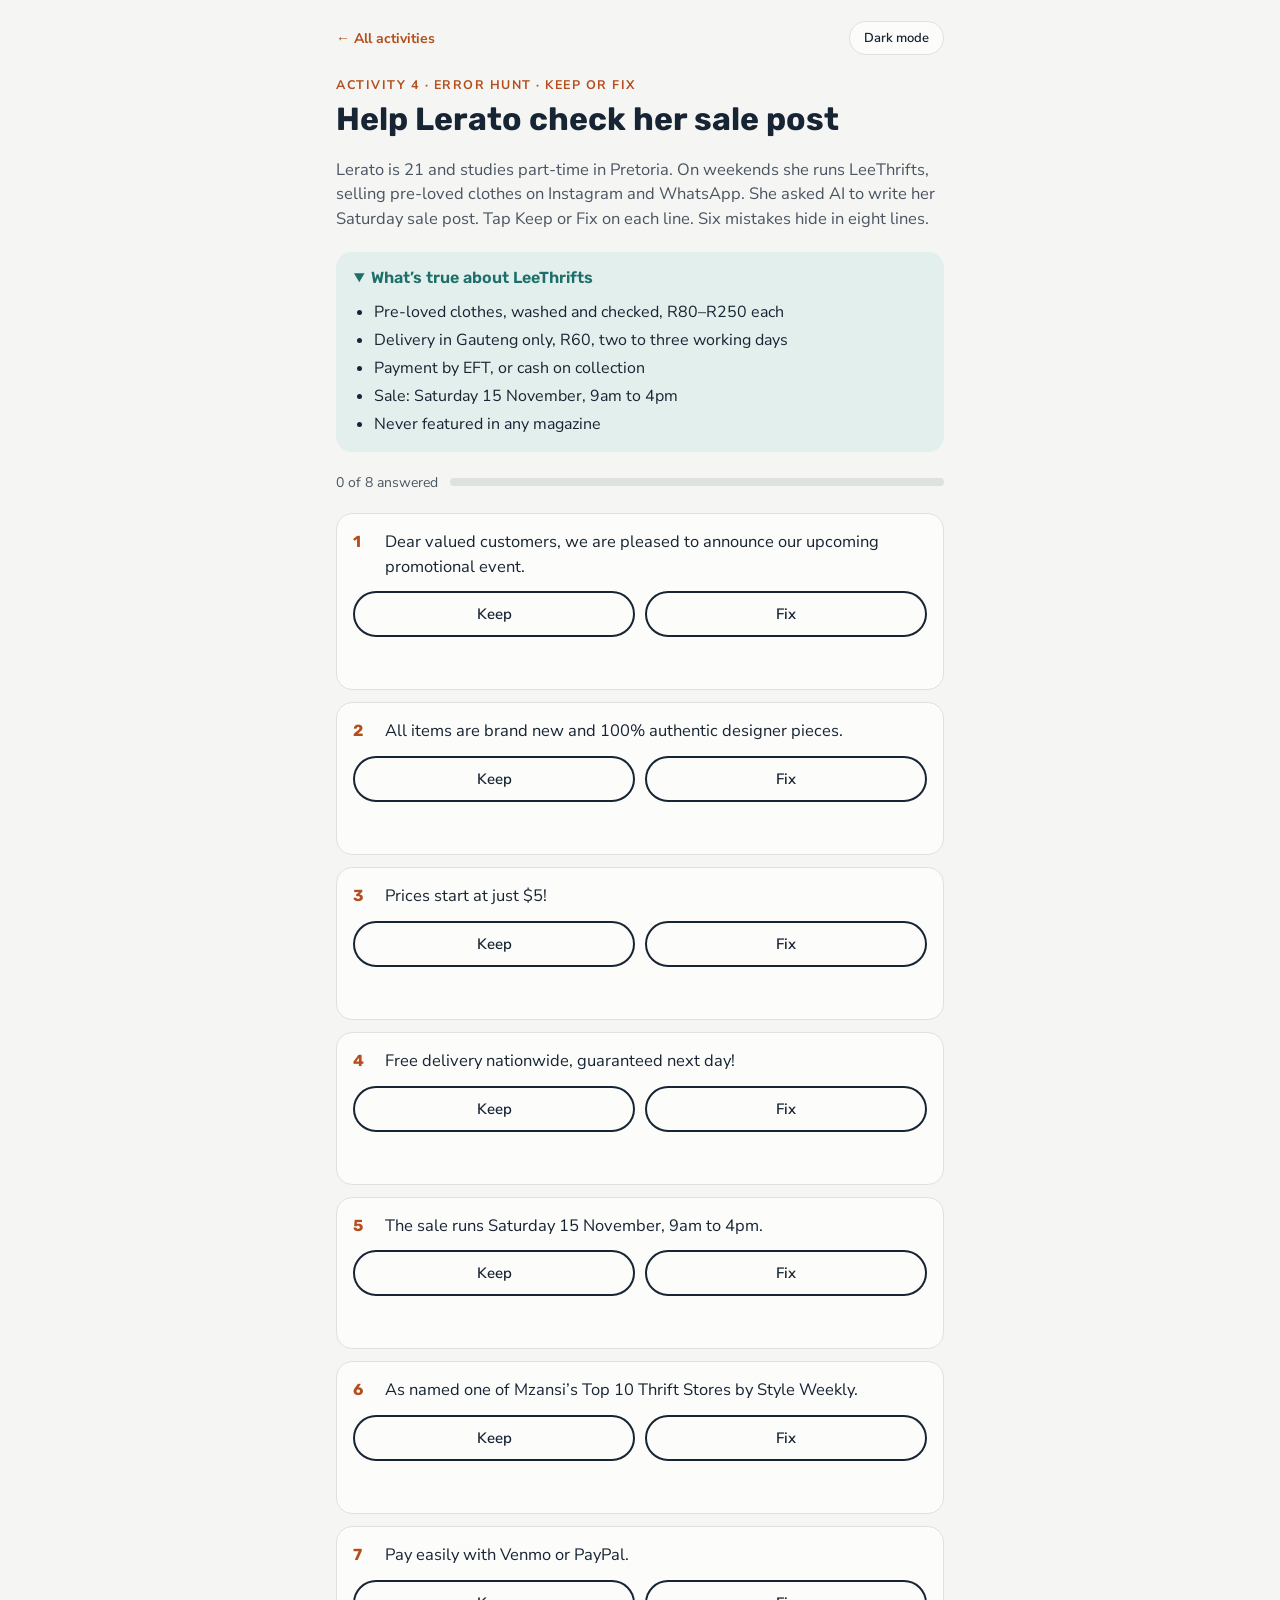
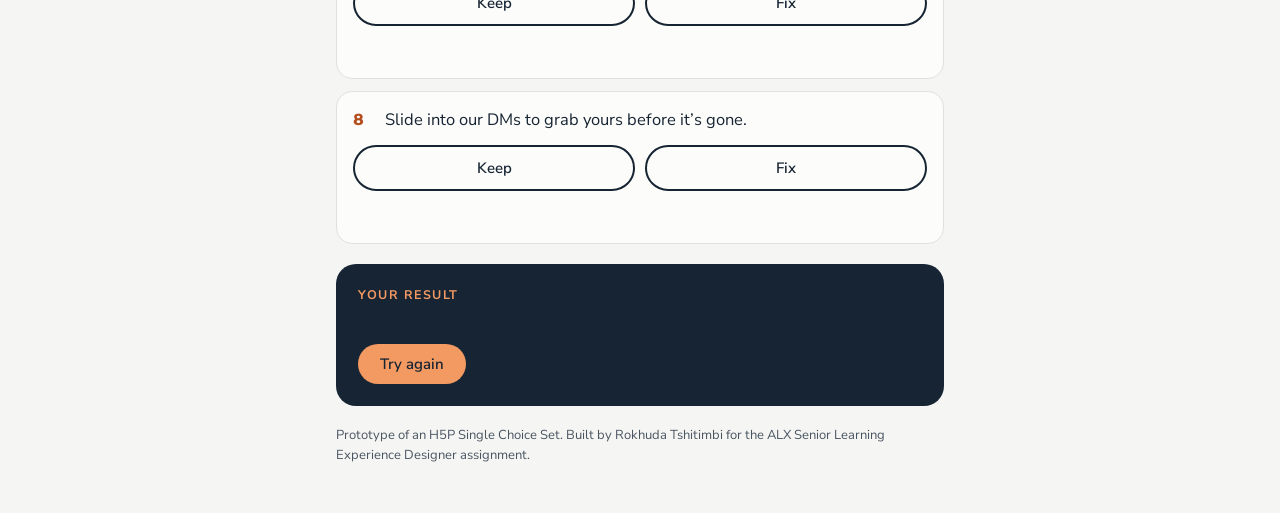
==== error-hunt.html @ f37c0d74 "Add files via upload" ====
<!doctype html>
<html lang="en-GB">
<head>
<meta charset="utf-8">
<meta name="viewport" content="width=device-width, initial-scale=1">
<title>Error Hunt · The 5-Point Check</title>
<link rel="stylesheet" href="https://fonts.googleapis.com/css2?family=Rubik:wght@500;600;700&family=Nunito+Sans:wght@400;600;700&display=swap">
<link rel="stylesheet" href="styles.css">
<script src="theme.js"></script>
<style>
.lines{display:flex;flex-direction:column;gap:12px;list-style:none;margin:0;padding:0}
.card.right{border-color:var(--ok)} .card.wrong{border-color:var(--accent)}
.q{display:flex;gap:12px;align-items:flex-start}
.num{font-family:var(--display);font-weight:700;color:var(--accent);min-width:20px}
.q p{margin:0;font-size:16.5px;min-width:0}
.btns{display:flex;gap:10px} .btns .btn{flex:1}
</style>
</head>
<body>
<main class="wrap">
  <div class="top"><a class="back" href="index.html">← All activities</a><button class="theme" id="theme" type="button">Dark mode</button></div>
  <header>
    <p class="eyebrow">Activity 4 · Error Hunt · Keep or fix</p>
    <h1>Help Lerato check her sale post</h1>
  </header>
  <p class="intro">Lerato is 21 and studies part-time in Pretoria. On weekends she runs LeeThrifts, selling pre-loved clothes on Instagram and WhatsApp. She asked AI to write her Saturday sale post. Tap Keep or Fix on each line. Six mistakes hide in eight lines.</p>
  <details class="facts" open>
    <summary>What’s true about LeeThrifts</summary>
    <ul>
      <li>Pre-loved clothes, washed and checked, R80–R250 each</li>
      <li>Delivery in Gauteng only, R60, two to three working days</li>
      <li>Payment by EFT, or cash on collection</li>
      <li>Sale: Saturday 15 November, 9am to 4pm</li>
      <li>Never featured in any magazine</li>
    </ul>
  </details>
  <div class="progress"><span id="count">0 of 8 answered</span><div class="bar" aria-hidden="true"><i id="fill"></i></div></div>
  <ol class="lines" id="lines"></ol>
  <section class="result" id="result" hidden aria-live="polite">
    <p class="eyebrow">Your result</p>
    <div class="score" id="score"></div>
    <h2 id="band"></h2>
    <p id="advice"></p>
    <button class="again" id="again" type="button">Try again</button>
  </section>
  <footer>Prototype of an H5P Single Choice Set. Built by Rokhuda Tshitimbi for the ALX Senior Learning Experience Designer assignment.</footer>
</main>
<script>
const ITEMS = [
  {t:"Dear valued customers, we are pleased to announce our upcoming promotional event.", a:"fix", c:"Tone", w:"This is Instagram, not a bank letter. Lerato would say something like “Hey fam, sale day is here.”"},
  {t:"All items are brand new and 100% authentic designer pieces.", a:"fix", c:"Facts", w:"The clothes are pre-loved, and she can’t promise designer labels."},
  {t:"Prices start at just $5!", a:"fix", c:"Local fit", w:"Rands, not dollars, and prices start at R80."},
  {t:"Free delivery nationwide, guaranteed next day!", a:"fix", c:"Facts", w:"Delivery is R60, Gauteng only, in two to three working days. A promise she can’t keep costs her customers’ trust."},
  {t:"The sale runs Saturday 15 November, 9am to 4pm.", a:"keep", c:"No change needed", w:"Correct as written. Spotting what’s right matters too."},
  {t:"As named one of Mzansi’s Top 10 Thrift Stores by Style Weekly.", a:"fix", c:"Sources", w:"Lerato has never been featured. AI invents awards and press to sound convincing."},
  {t:"Pay easily with Venmo or PayPal.", a:"fix", c:"Local fit", w:"Venmo isn’t used in South Africa. Lerato takes EFT or cash."},
  {t:"Slide into our DMs to grab yours before it’s gone.", a:"keep", c:"No change needed", w:"It sounds like her, with a clear call to action."}
];
let answers = {};
const list = document.getElementById("lines");
function render(){
  list.innerHTML = "";
  ITEMS.forEach((it, i) => {
    const li = document.createElement("li");
    li.className = "card";
    li.innerHTML = `<div class="q"><span class="num">${i+1}</span><p>${it.t}</p></div>
      <div class="btns" role="group" aria-label="Line ${i+1}">
        <button class="btn" type="button" id="keep-${i}" data-i="${i}" data-v="keep">Keep</button>
        <button class="btn" type="button" id="fix-${i}" data-i="${i}" data-v="fix">Fix</button>
      </div>
      <div class="fb" hidden aria-live="polite"></div>`;
    list.appendChild(li);
  });
}
function answer(i, v){
  if (answers[i]) return;
  answers[i] = v;
  const it = ITEMS[i], li = list.children[i], ok = v === it.a;
  li.classList.add(ok ? "right" : "wrong");
  li.querySelectorAll("button").forEach(b => { b.disabled = true; if (b.dataset.v === v) b.classList.add("chosen"); });
  const fb = li.querySelector(".fb");
  fb.className = "fb " + (ok ? "right" : "wrong");
  const verdict = ok ? "Spot on." : (it.a === "keep" ? "This one was fine." : "Not quite. This line needs fixing.");
  fb.innerHTML = `<strong>${verdict}</strong><span class="tag">${it.c}</span><span>${it.w}</span>`;
  fb.hidden = false;
  update();
}
function update(){
  const n = Object.keys(answers).length;
  document.getElementById("count").textContent = `${n} of 8 answered`;
  document.getElementById("fill").style.width = (n/8*100) + "%";
  if (n < 8) return;
  const right = ITEMS.filter((it,i) => answers[i] === it.a).length;
  const missed = [...new Set(ITEMS.filter((it,i) => answers[i] !== it.a && it.a === "fix").map(it => it.c))];
  document.getElementById("score").textContent = `${right} / 8`;
  let band, advice;
  if (right >= 7){ band = "Sharp eye. You’re ready for your own task."; advice = "Next, run the same check on something AI wrote for you."; }
  else if (right >= 4){ band = "Good start."; advice = "Look again at the lines you missed and find which check catches each one."; }
  else { band = "Worth another go."; advice = "Revisit Wanjiru’s worked example, then try this again."; }
  if (missed.length) advice += ` Checks to practise: ${missed.join(", ")}.`;
  document.getElementById("band").textContent = band;
  document.getElementById("advice").textContent = advice;
  const r = document.getElementById("result");
  r.hidden = false;
  r.scrollIntoView({block:"nearest"});
}
list.addEventListener("click", e => { const b = e.target.closest("button[data-v]"); if (b) answer(+b.dataset.i, b.dataset.v); });
document.getElementById("again").addEventListener("click", () => { answers = {}; render(); update(); document.getElementById("result").hidden = true; list.scrollIntoView({block:"start"}); });
render(); update();
</script>
</body>
</html>
---- styles.css ----
/* The 5-Point Check prototypes: shared tokens and components.
   Layout: one phone-width column; cards stack; results close each activity. */
:root{
  --bg:#F5F6F3; --surface:#FCFCFA; --fg:#172433; --muted:#4A5562; --line:#DDE2E0;
  --accent:#B44E1E; --accent-soft:#F8E6DC; --ok:#1E6F6A; --ok-soft:#E3EFEC;
  --ink:#172433; --on-ink:#F5F6F3; --on-ink-muted:#BFCAD3; --warm:#F29A62;
  --display:"Rubik", Arial, sans-serif; --body:"Nunito Sans", Arial, sans-serif;
}
@media (prefers-color-scheme: dark){:root:not([data-theme="light"]){
  --bg:#121C27; --surface:#1A2734; --fg:#EEF1EF; --muted:#A9B6C0; --line:#2A3A4A;
  --accent:#F29A62; --accent-soft:#3A2A20; --ok:#6CC3B7; --ok-soft:#17312F;
  --ink:#0B131B; --on-ink:#EEF1EF; --on-ink-muted:#A9B6C0; --warm:#F29A62; color-scheme:dark}}
:root[data-theme="dark"]{
  --bg:#121C27; --surface:#1A2734; --fg:#EEF1EF; --muted:#A9B6C0; --line:#2A3A4A;
  --accent:#F29A62; --accent-soft:#3A2A20; --ok:#6CC3B7; --ok-soft:#17312F;
  --ink:#0B131B; --on-ink:#EEF1EF; --on-ink-muted:#A9B6C0; --warm:#F29A62; color-scheme:dark}

*{box-sizing:border-box}
body{margin:0;background:var(--bg);color:var(--fg);font-family:var(--body);font-size:16px;line-height:1.5}
.wrap{max-width:640px;margin:0 auto;padding-block:20px 48px;padding-left:max(16px,env(safe-area-inset-left,0px));padding-right:max(16px,env(safe-area-inset-right,0px));display:flex;flex-direction:column;gap:20px}
.top{display:flex;justify-content:space-between;align-items:center;gap:12px;min-height:36px}
.back{font-weight:700;font-size:14px;color:var(--accent);text-decoration:none}
.back:hover{text-decoration:underline}
.theme{font:600 13px var(--body);padding:7px 14px;border-radius:99px;border:1.5px solid var(--line);background:var(--surface);color:var(--fg);cursor:pointer}
.eyebrow{font-size:12.5px;font-weight:700;letter-spacing:.12em;text-transform:uppercase;color:var(--accent);margin:0}
h1{font-family:var(--display);font-size:clamp(26px,6vw,32px);line-height:1.15;margin:6px 0 0;text-wrap:balance}
h2{font-family:var(--display);font-size:22px;line-height:1.2;margin:0;text-wrap:balance}
.intro{margin:0;color:var(--muted);font-size:16.5px}
.card{background:var(--surface);border:1px solid var(--line);border-radius:16px;padding:16px;display:flex;flex-direction:column;gap:12px;min-width:0}
details.facts{background:var(--ok-soft);border-radius:16px;padding:14px 18px}
details.facts summary{font-family:var(--display);font-weight:600;color:var(--ok);cursor:pointer}
details.facts ul{margin:10px 0 2px;padding-left:20px;display:grid;gap:4px}
.progress{display:flex;align-items:center;gap:12px;font-size:14px;color:var(--muted);font-variant-numeric:tabular-nums}
.bar{flex:1;height:8px;border-radius:99px;background:var(--line);overflow:hidden}
.bar i{display:block;height:100%;width:0;background:var(--accent);transition:width .3s}
.btn{font:600 15px var(--body);padding:11px 18px;border-radius:99px;border:2px solid var(--fg);background:transparent;color:var(--fg);cursor:pointer;text-align:center}
.btn:hover:not(:disabled){background:var(--accent-soft)}
.btn.primary{background:var(--fg);color:var(--bg)}
.btn.primary:hover:not(:disabled){background:var(--fg);opacity:.9}
.btn:disabled{cursor:default;opacity:.45}
.btn.chosen{opacity:1;background:var(--fg);color:var(--bg)}
.btn:focus-visible,.theme:focus-visible,.back:focus-visible,a:focus-visible,button:focus-visible{outline:3px solid var(--accent);outline-offset:2px}
.fb{border-radius:12px;padding:12px 14px;font-size:15px;display:flex;flex-direction:column;gap:4px}
.fb.right{background:var(--ok-soft)} .fb.wrong{background:var(--accent-soft)}
.fb strong{font-family:var(--display);font-weight:600}
.fb.right strong{color:var(--ok)} .fb.wrong strong{color:var(--accent)}
.tag{align-self:flex-start;font-size:12px;font-weight:700;letter-spacing:.06em;text-transform:uppercase;color:var(--muted)}
.result{background:var(--ink);color:var(--on-ink);border-radius:20px;padding:22px;display:flex;flex-direction:column;gap:10px}
.result .eyebrow{color:var(--warm)}
.result h2{color:var(--on-ink)}
.result p{margin:0;color:var(--on-ink-muted)}
.score{font-family:var(--display);font-size:44px;font-weight:700;line-height:1;font-variant-numeric:tabular-nums}
.again{align-self:flex-start;font:600 15px var(--body);padding:10px 22px;border-radius:99px;border:0;background:var(--warm);color:#172433;cursor:pointer}
footer{font-size:13px;color:var(--muted)}
@media (prefers-reduced-motion:reduce){*{transition:none!important;scroll-behavior:auto!important}}
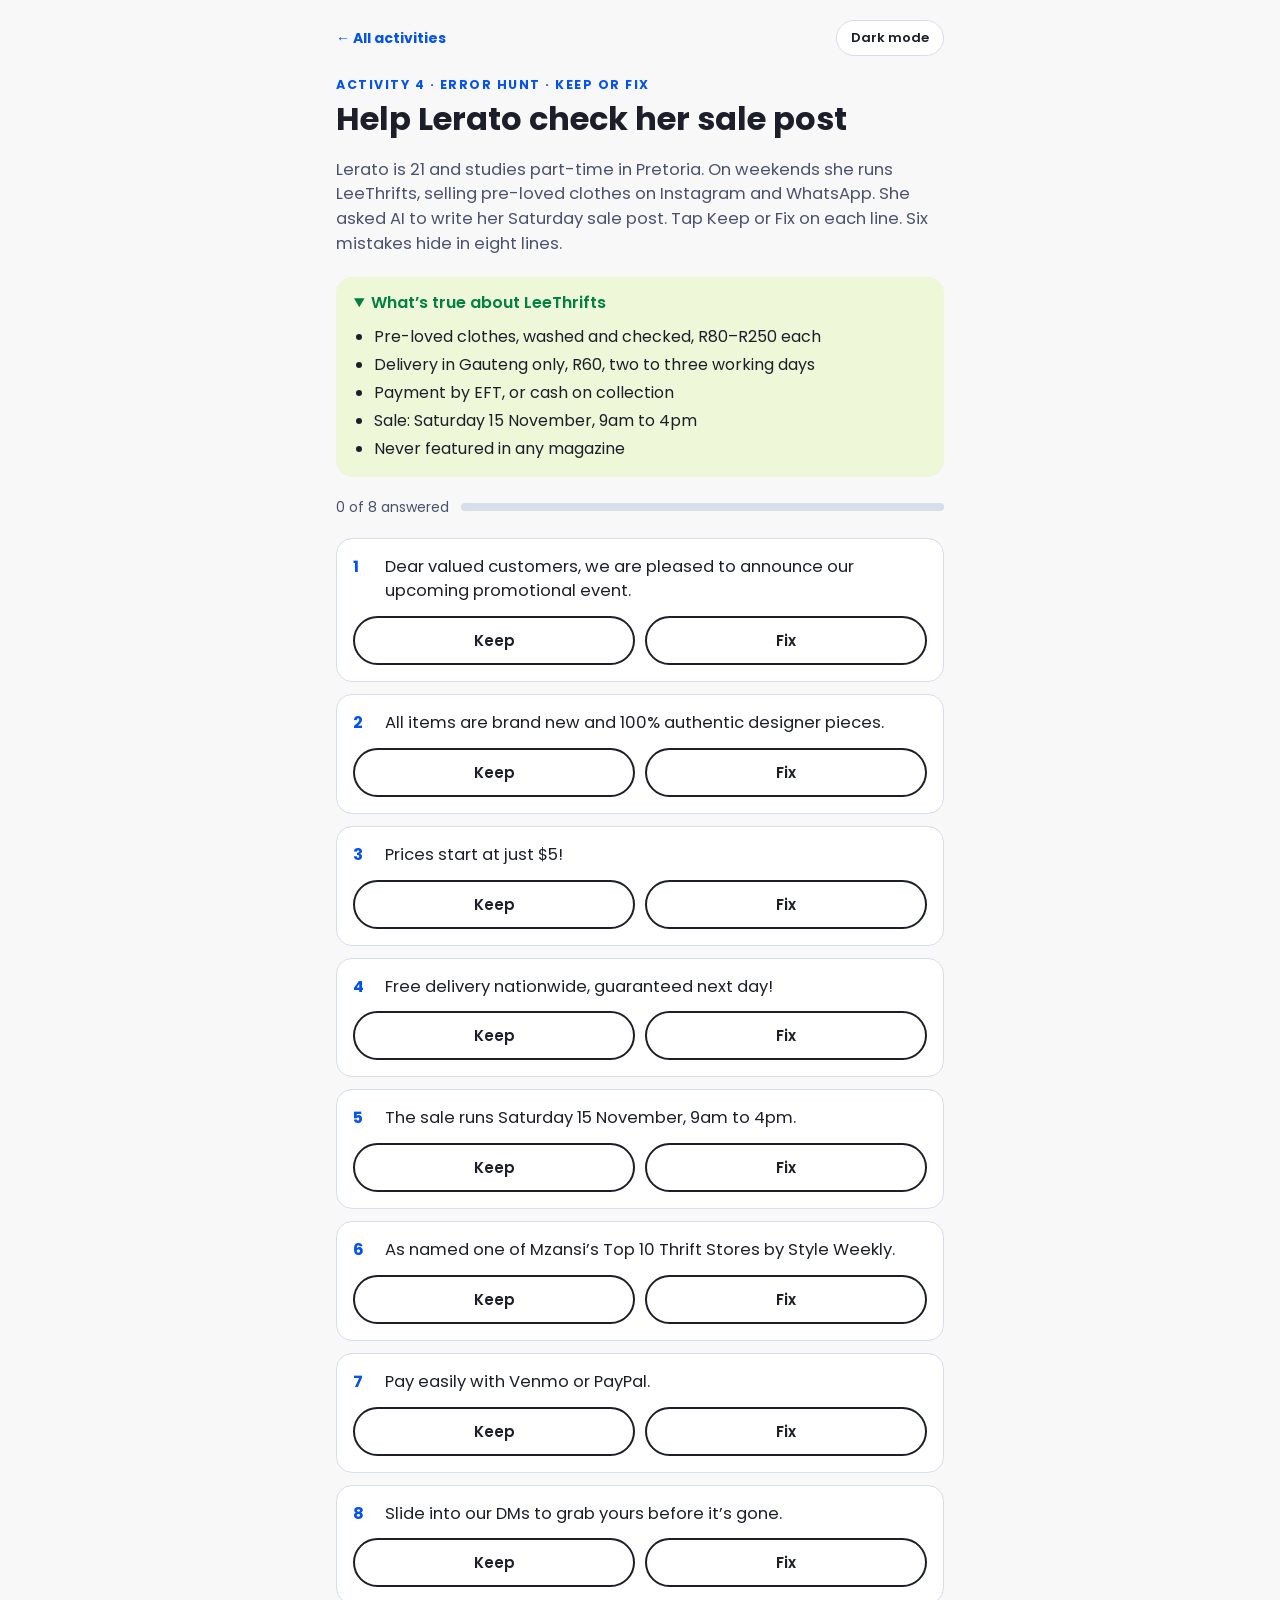
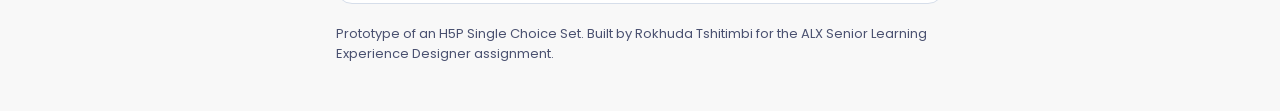
==== commit 07f6b97a: "Update styles and theme toggle functionality" ====
--- a/error-hunt.html
+++ b/error-hunt.html
@@ -4,12 +4,100 @@
 <meta charset="utf-8">
 <meta name="viewport" content="width=device-width, initial-scale=1">
 <title>Error Hunt · The 5-Point Check</title>
-<link rel="stylesheet" href="https://fonts.googleapis.com/css2?family=Rubik:wght@500;600;700&family=Nunito+Sans:wght@400;600;700&display=swap">
-<link rel="stylesheet" href="styles.css">
-<script src="theme.js"></script>
+<link rel="stylesheet" href="https://fonts.googleapis.com/css2?family=Poppins:wght@400;500;600;700&display=swap">
+<style>
+/* The 5-Point Check prototypes: shared tokens and components.
+   Layout: one phone-width column; cards stack; results close each activity. */
+/* ALX brand palette (brand.alxafrica.com): Deep Navy, Twilight Blue, CTA Purple, Lime Green, Icy Blue, Pale Sky, Jasmine Yellow */
+:root{
+  --bg:#F8F8F8; --surface:#FFFFFF; --fg:#1C1F2A; --muted:#4A5170; --line:#D6DEEA;
+  --accent:#0452F0; --accent-soft:#EBF6FF; --cta:#5F3DC4;
+  --ok:#02803F; --ok-soft:#EEF8D9; --warn:#6B4E00; --warn-soft:#FDE791; --warn-line:#EAB308;
+  --ink:#03134F; --on-ink:#F8F8F8; --on-ink-muted:#C5E5FF; --warm:#C4E878;
+  --display:"Poppins", Arial, sans-serif; --body:"Poppins", Arial, sans-serif;
+}
+@media (prefers-color-scheme: dark){:root:not([data-theme="light"]){
+  --bg:#03134F; --surface:#0A1D63; --fg:#F8F8F8; --muted:#C5E5FF; --line:#22388A;
+  --accent:#C5E5FF; --accent-soft:#13287A; --cta:#B9A6F5;
+  --ok:#C4E878; --ok-soft:#1B3A2E; --warn:#FDE791; --warn-soft:#3B3313; --warn-line:#EAB308;
+  --ink:#010A30; --on-ink:#F8F8F8; --on-ink-muted:#C5E5FF; --warm:#C4E878; color-scheme:dark}}
+:root[data-theme="dark"]{
+  --bg:#03134F; --surface:#0A1D63; --fg:#F8F8F8; --muted:#C5E5FF; --line:#22388A;
+  --accent:#C5E5FF; --accent-soft:#13287A; --cta:#B9A6F5;
+  --ok:#C4E878; --ok-soft:#1B3A2E; --warn:#FDE791; --warn-soft:#3B3313; --warn-line:#EAB308;
+  --ink:#010A30; --on-ink:#F8F8F8; --on-ink-muted:#C5E5FF; --warm:#C4E878; color-scheme:dark}
+
+*{box-sizing:border-box}
+[hidden]{display:none!important}
+body{margin:0;background:var(--bg);color:var(--fg);font-family:var(--body);font-size:16px;line-height:1.5}
+.wrap{max-width:640px;margin:0 auto;padding-block:20px 48px;padding-left:max(16px,env(safe-area-inset-left,0px));padding-right:max(16px,env(safe-area-inset-right,0px));display:flex;flex-direction:column;gap:20px}
+.top{display:flex;justify-content:space-between;align-items:center;gap:12px;min-height:36px}
+.back{font-weight:700;font-size:14px;color:var(--accent);text-decoration:none}
+.back:hover{text-decoration:underline}
+.theme{font:600 13px var(--body);padding:7px 14px;border-radius:99px;border:1.5px solid var(--line);background:var(--surface);color:var(--fg);cursor:pointer}
+.eyebrow{font-size:12.5px;font-weight:700;letter-spacing:.12em;text-transform:uppercase;color:var(--accent);margin:0}
+h1{font-family:var(--display);font-size:clamp(26px,6vw,32px);line-height:1.15;margin:6px 0 0;text-wrap:balance}
+h2{font-family:var(--display);font-size:22px;line-height:1.2;margin:0;text-wrap:balance}
+.intro{margin:0;color:var(--muted);font-size:16.5px}
+.card{background:var(--surface);border:1px solid var(--line);border-radius:16px;padding:16px;display:flex;flex-direction:column;gap:12px;min-width:0}
+details.facts{background:var(--ok-soft);border-radius:16px;padding:14px 18px}
+details.facts summary{font-family:var(--display);font-weight:600;color:var(--ok);cursor:pointer}
+details.facts ul{margin:10px 0 2px;padding-left:20px;display:grid;gap:4px}
+.progress{display:flex;align-items:center;gap:12px;font-size:14px;color:var(--muted);font-variant-numeric:tabular-nums}
+.bar{flex:1;height:8px;border-radius:99px;background:var(--line);overflow:hidden}
+.bar i{display:block;height:100%;width:0;background:var(--accent);transition:width .3s}
+.btn{font:600 15px var(--body);padding:11px 18px;border-radius:99px;border:2px solid var(--fg);background:transparent;color:var(--fg);cursor:pointer;text-align:center}
+.btn:hover:not(:disabled){background:var(--accent-soft)}
+.btn.primary{background:var(--cta);color:#FFFFFF;border-color:var(--cta)}
+.btn.primary:hover:not(:disabled){background:var(--cta);opacity:.9}
+.btn:disabled{cursor:default;opacity:.45}
+.btn.chosen{opacity:1;background:var(--fg);color:var(--bg)}
+.btn:focus-visible,.theme:focus-visible,.back:focus-visible,a:focus-visible,button:focus-visible{outline:3px solid var(--accent);outline-offset:2px}
+.fb{border-radius:12px;padding:12px 14px;font-size:15px;display:flex;flex-direction:column;gap:4px}
+.fb.right{background:var(--ok-soft)} .fb.wrong{background:var(--warn-soft)}
+.fb strong{font-family:var(--display);font-weight:600}
+.fb.right strong{color:var(--ok)} .fb.wrong strong{color:var(--warn)}
+.tag{align-self:flex-start;font-size:12px;font-weight:700;letter-spacing:.06em;text-transform:uppercase;color:var(--muted)}
+.result{background:var(--ink);color:var(--on-ink);border-radius:20px;padding:22px;display:flex;flex-direction:column;gap:10px}
+.result .eyebrow{color:var(--warm)}
+.result h2{color:var(--on-ink)}
+.result p{margin:0;color:var(--on-ink-muted)}
+.score{font-family:var(--display);font-size:44px;font-weight:700;line-height:1;font-variant-numeric:tabular-nums}
+.again{align-self:flex-start;font:600 15px var(--body);padding:10px 22px;border-radius:99px;border:0;background:var(--warm);color:#03134F;cursor:pointer}
+footer{font-size:13px;color:var(--muted)}
+@media (prefers-reduced-motion:reduce){*{transition:none!important;scroll-behavior:auto!important}}
+</style>
+<script>
+// Light/dark toggle. Follows the device setting until the learner chooses.
+(function(){
+  var root = document.documentElement;
+  try { var saved = localStorage.getItem("theme"); if (saved) root.setAttribute("data-theme", saved); } catch(e) {}
+  function current(){
+    var t = root.getAttribute("data-theme");
+    if (t) return t;
+    return matchMedia("(prefers-color-scheme: dark)").matches ? "dark" : "light";
+  }
+  function label(btn){
+    var next = current() === "dark" ? "light" : "dark";
+    btn.textContent = next === "dark" ? "Dark mode" : "Light mode";
+    btn.setAttribute("aria-label", "Switch to " + next + " mode");
+  }
+  document.addEventListener("DOMContentLoaded", function(){
+    var btn = document.getElementById("theme");
+    if (!btn) return;
+    label(btn);
+    btn.addEventListener("click", function(){
+      var next = current() === "dark" ? "light" : "dark";
+      root.setAttribute("data-theme", next);
+      try { localStorage.setItem("theme", next); } catch(e) {}
+      label(btn);
+    });
+  });
+})();
+</script>
 <style>
 .lines{display:flex;flex-direction:column;gap:12px;list-style:none;margin:0;padding:0}
-.card.right{border-color:var(--ok)} .card.wrong{border-color:var(--accent)}
+.card.right{border-color:var(--ok)} .card.wrong{border-color:var(--warn-line)}
 .q{display:flex;gap:12px;align-items:flex-start}
 .num{font-family:var(--display);font-weight:700;color:var(--accent);min-width:20px}
 .q p{margin:0;font-size:16.5px;min-width:0}
@@ -110,3 +198,4 @@
 </script>
 </body>
 </html>
+
